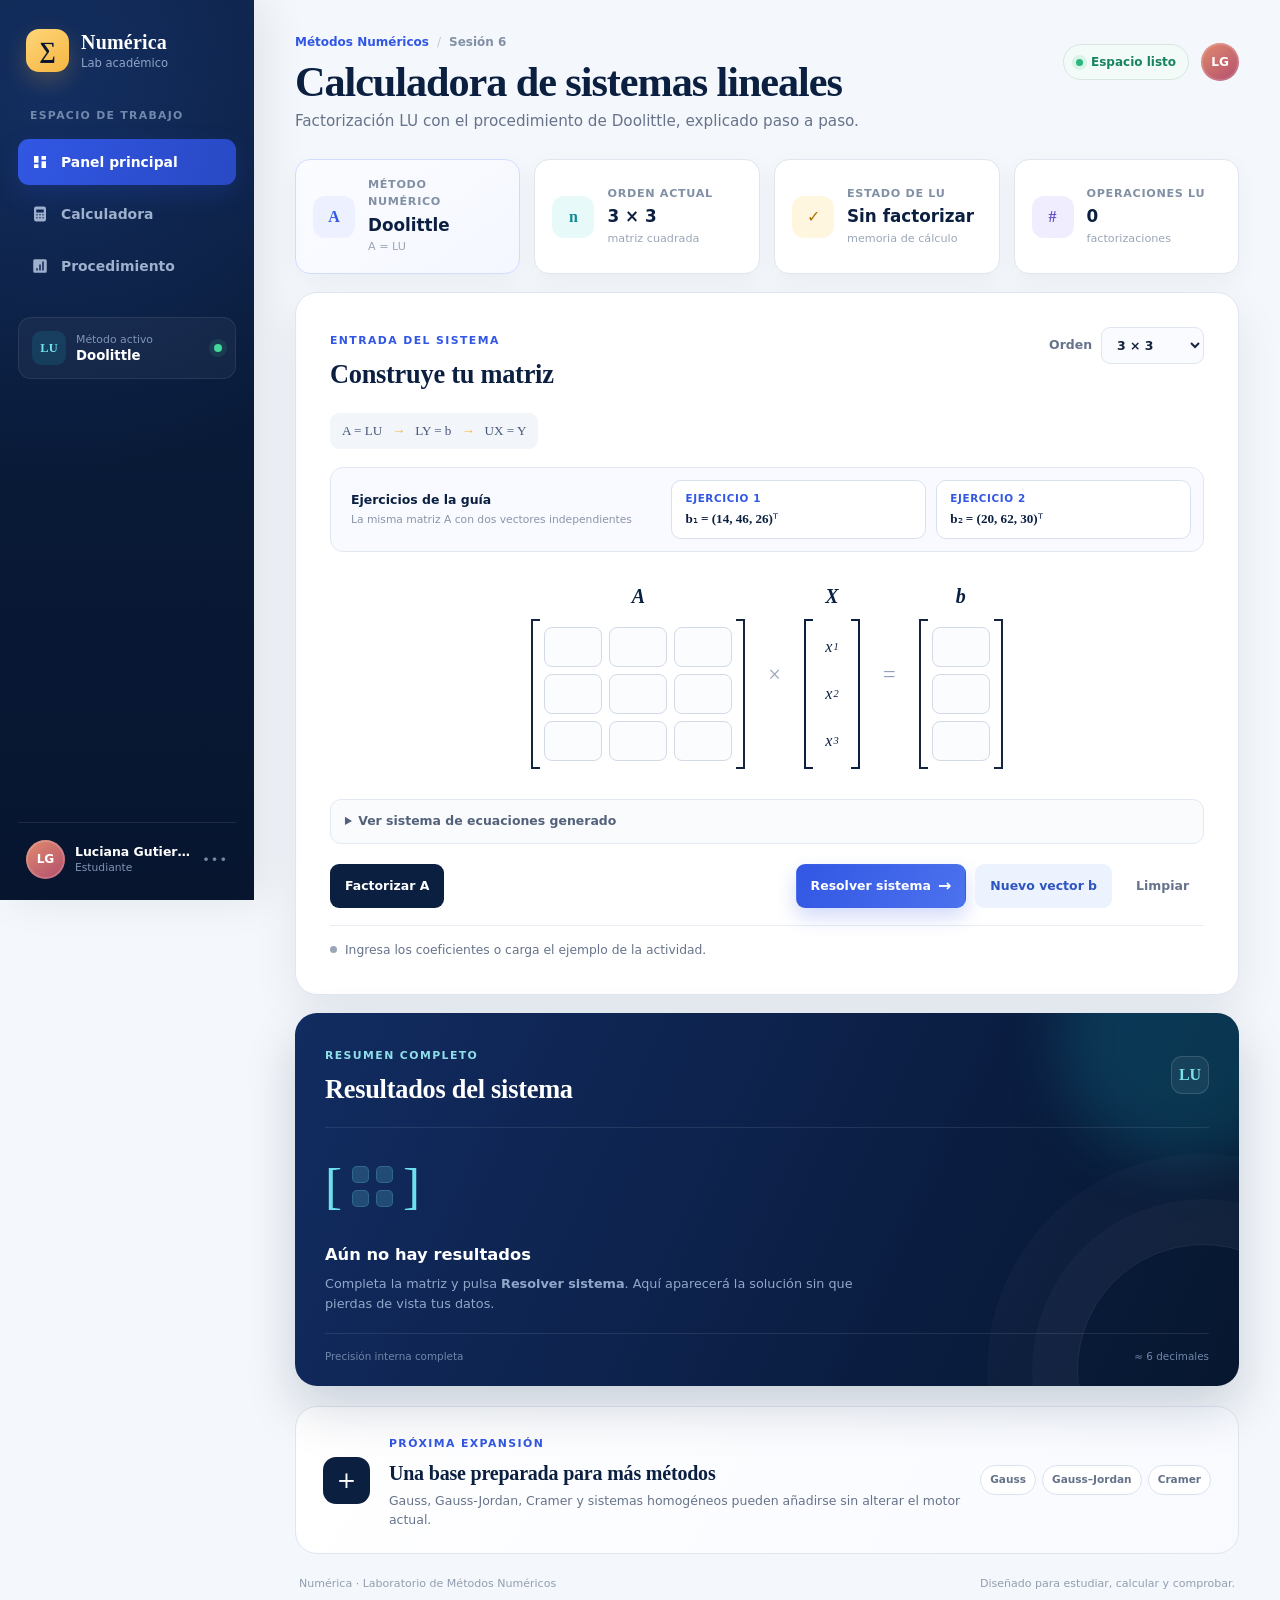
==== Calculadora_SEL_Doolittle/index.html @ 1e0a3e82 "Proyecto Sistema de Ecuaciones Lineales LU Doolittle" ====
<!doctype html>
<html lang="es">
<head>
  <meta charset="UTF-8">
  <meta name="viewport" content="width=device-width, initial-scale=1.0">
  <meta name="description" content="Dashboard educativo para resolver sistemas lineales mediante factorización LU de Doolittle.">
  <title>Numérica · Dashboard Doolittle</title>
  <link rel="icon" href="data:,">
  <link rel="stylesheet" href="css/styles.css">
</head>
<body>
  <div class="app-shell">
    <aside class="sidebar" aria-label="Navegación principal">
      <a class="sidebar-brand" href="#dashboard" aria-label="Ir al panel principal">
        <span class="brand-symbol" aria-hidden="true">∑</span>
        <span class="brand-copy"><strong>Numérica</strong><small>Lab académico</small></span>
      </a>

      <nav class="sidebar-nav">
        <span class="nav-caption">Espacio de trabajo</span>
        <a class="nav-link active" href="#dashboard">
          <svg viewBox="0 0 24 24" aria-hidden="true"><path d="M4 13h6V4H4v9Zm0 7h6v-5H4v5Zm10 0h6v-9h-6v9Zm0-16v5h6V4h-6Z"/></svg>
          <span>Panel principal</span>
        </a>
        <a class="nav-link" href="#calculator">
          <svg viewBox="0 0 24 24" aria-hidden="true"><path d="M7 2h10a3 3 0 0 1 3 3v14a3 3 0 0 1-3 3H7a3 3 0 0 1-3-3V5a3 3 0 0 1 3-3Zm0 4v4h10V6H7Zm1 8a1 1 0 1 0 0-2 1 1 0 0 0 0 2Zm4 0a1 1 0 1 0 0-2 1 1 0 0 0 0 2Zm4 0a1 1 0 1 0 0-2 1 1 0 0 0 0 2Zm-8 4a1 1 0 1 0 0-2 1 1 0 0 0 0 2Zm4 0a1 1 0 1 0 0-2 1 1 0 0 0 0 2Zm4 0a1 1 0 1 0 0-2 1 1 0 0 0 0 2Z"/></svg>
          <span>Calculadora</span>
        </a>
        <a class="nav-link" href="#results">
          <svg viewBox="0 0 24 24" aria-hidden="true"><path d="M5 3h14a2 2 0 0 1 2 2v14a2 2 0 0 1-2 2H5a2 2 0 0 1-2-2V5a2 2 0 0 1 2-2Zm2 12v3h2v-3H7Zm4-5v8h2v-8h-2Zm4-4v12h2V6h-2Z"/></svg>
          <span>Procedimiento</span>
        </a>
      </nav>

      <div class="method-mini-card">
        <div class="method-mini-icon">LU</div>
        <div><small>Método activo</small><strong>Doolittle</strong></div>
        <span class="pulse-dot" aria-label="Disponible"></span>
      </div>

      <div class="sidebar-profile">
        <div class="avatar">LG</div>
        <div class="profile-copy"><strong>Luciana Gutierrez</strong><small>Estudiante</small></div>
        <span class="profile-more" aria-hidden="true">•••</span>
      </div>
    </aside>

    <main class="main-content" id="dashboard">
      <header class="dashboard-header">
        <div>
          <div class="breadcrumb"><span>Métodos Numéricos</span><b>/</b><span>Sesión 6</span></div>
          <h1>Calculadora de sistemas lineales</h1>
          <p>Factorización LU con el procedimiento de Doolittle, explicado paso a paso.</p>
        </div>
        <div class="header-actions">
          <span class="live-badge"><i></i> Espacio listo</span>
          <div class="header-avatar">LG</div>
        </div>
      </header>

      <section class="metric-grid" aria-label="Resumen del método">
        <article class="metric-card metric-featured"><div class="metric-icon">A</div><div><span>Método numérico</span><strong>Doolittle</strong><small>A = LU</small></div></article>
        <article class="metric-card"><div class="metric-icon cyan">n</div><div><span>Orden actual</span><strong id="current-order">3 × 3</strong><small>matriz cuadrada</small></div></article>
        <article class="metric-card"><div class="metric-icon amber">✓</div><div><span>Estado de LU</span><strong id="matrix-state">Sin factorizar</strong><small>memoria de cálculo</small></div></article>
        <article class="metric-card"><div class="metric-icon violet">#</div><div><span>Operaciones LU</span><strong id="factorization-count" data-testid="factorization-count">0</strong><small>factorizaciones</small></div></article>
      </section>

      <section class="workspace-grid" id="calculator">
        <article class="calculator-card panel-card">
          <div class="panel-heading">
            <div><span class="section-label">Entrada del sistema</span><h2>Construye tu matriz</h2></div>
            <label class="order-control" for="system-order"><span>Orden</span><select id="system-order" data-testid="system-order"><option value="2">2 × 2</option><option value="3" selected>3 × 3</option><option value="4">4 × 4</option><option value="5">5 × 5</option></select></label>
          </div>

          <div class="formula-ribbon" aria-label="Flujo del método"><span>A = LU</span><b>→</b><span>LY = b</span><b>→</b><span>UX = Y</span></div>

          <div class="exercise-presets" aria-label="Ejercicios de la tarea">
            <div class="preset-copy"><span>Ejercicios de la guía</span><small>La misma matriz A con dos vectores independientes</small></div>
            <button id="load-example" class="exercise-button" type="button" data-testid="load-example"><span>Ejercicio 1</span><strong>b₁ = (14, 46, 26)ᵀ</strong></button>
            <button id="load-second" class="exercise-button" type="button" data-testid="load-second"><span>Ejercicio 2</span><strong>b₂ = (20, 62, 30)ᵀ</strong></button>
          </div>

          <div class="input-equation" aria-label="Entrada matricial A por X igual a b">
            <div class="input-block"><span class="math-label">A</span><div id="matrix-inputs" class="matrix-inputs" data-testid="matrix-inputs"></div></div>
            <span class="equation-symbol">×</span>
            <div class="symbolic-vector" aria-label="Vector de incógnitas X"><span class="math-label">X</span><div id="unknown-vector" class="unknown-vector"></div></div>
            <span class="equation-symbol">=</span>
            <div class="input-block"><span class="math-label">b</span><div id="vector-inputs" class="vector-inputs" data-testid="vector-inputs"></div></div>
          </div>

          <details class="equation-details"><summary>Ver sistema de ecuaciones generado</summary><div id="equation-preview" class="equation-preview" aria-live="polite"></div></details>

          <div class="actions" aria-label="Acciones de la calculadora">
            <button id="factorize" class="button button-secondary" type="button" data-testid="factorize">Factorizar A</button>
            <button id="solve" class="button button-primary" type="button" data-testid="solve">Resolver sistema <span>→</span></button>
            <button id="new-vector" class="button button-soft" type="button" data-testid="new-vector">Nuevo vector b</button>
            <button id="clear" class="button button-text" type="button" data-testid="clear">Limpiar</button>
          </div>
          <div id="status" class="status status-neutral" role="status" aria-live="polite">Ingresa los coeficientes o carga el ejemplo de la actividad.</div>
        </article>

        <section class="quick-result-card" aria-labelledby="quick-result-title">
          <div class="result-glow" aria-hidden="true"></div>
          <div class="quick-result-heading"><div><span class="section-label light">Resumen completo</span><h2 id="quick-result-title">Resultados del sistema</h2></div><span class="result-chip">LU</span></div>
          <div id="quick-result" class="quick-result" data-testid="quick-result">
            <div class="empty-result-art" aria-hidden="true"><span>[</span><div><i></i><i></i><i></i><i></i></div><span>]</span></div>
            <h3>Aún no hay resultados</h3>
            <p>Completa la matriz y pulsa <strong>Resolver sistema</strong>. Aquí aparecerá la solución sin que pierdas de vista tus datos.</p>
          </div>
          <div class="quick-footer"><span>Precisión interna completa</span><span>≈ 6 decimales</span></div>
        </section>
      </section>

      <section id="results" class="results panel-card" aria-labelledby="results-title" hidden>
        <div class="results-header"><div><span class="section-label">Cuaderno de resolución</span><h2 id="results-title">Desarrollo analítico</h2><p>El origen de cada número, desde la factorización hasta la comprobación final.</p></div><div class="results-badge"><span>7</span> etapas verificadas</div></div>
        <div id="result-content"></div>
      </section>

      <section class="future-card"><div class="future-mark">+</div><div><span class="section-label">Próxima expansión</span><h2>Una base preparada para más métodos</h2><p>Gauss, Gauss-Jordan, Cramer y sistemas homogéneos pueden añadirse sin alterar el motor actual.</p></div><div class="future-tags"><span>Gauss</span><span>Gauss–Jordan</span><span>Cramer</span></div></section>
      <footer class="dashboard-footer"><span>Numérica · Laboratorio de Métodos Numéricos</span><span>Diseñado para estudiar, calcular y comprobar.</span></footer>
    </main>
  </div>
  <script type="module" src="js/app.js"></script>
</body>
</html>
---- Calculadora_SEL_Doolittle/css/styles.css ----
:root {
  --navy-950:#07152f;--navy-900:#0b1f40;--navy-800:#12305b;--ink:#17243d;--muted:#66738a;
  --canvas:#f4f7fb;--paper:#fff;--line:#dfe6f0;--blue:#3157e4;--blue-dark:#203eb1;
  --cyan:#15b8c8;--amber:#f5b642;--violet:#7b61e8;--success:#17845e;--danger:#bf4148;--warning:#ad710b;
  --radius-lg:22px;--radius-md:15px;--shadow:0 18px 45px rgba(19,40,78,.08);
  font-family:Inter,ui-sans-serif,system-ui,-apple-system,BlinkMacSystemFont,"Segoe UI",sans-serif;color:var(--ink);background:var(--canvas);font-synthesis:none
}
*{box-sizing:border-box}html{scroll-behavior:smooth}body{margin:0;min-width:320px;background:var(--canvas);line-height:1.5}button,input,select{font:inherit}button{color:inherit}h1,h2,h3,p{margin-top:0}a{color:inherit}.app-shell{min-height:100vh}

.sidebar{position:fixed;inset:0 auto 0 0;z-index:20;display:flex;flex-direction:column;width:254px;padding:25px 18px 18px;color:#dce7fb;background:radial-gradient(circle at 20% 10%,rgba(50,104,218,.22),transparent 24rem),linear-gradient(180deg,var(--navy-900),var(--navy-950));box-shadow:12px 0 40px rgba(7,21,47,.08)}
.sidebar::after{content:"";position:absolute;inset:0;pointer-events:none;opacity:.14;background-image:radial-gradient(rgba(255,255,255,.55) .7px,transparent .7px);background-size:18px 18px;mask-image:linear-gradient(to bottom,#000,transparent 65%)}.sidebar>*{position:relative;z-index:1}
.sidebar-brand{display:flex;align-items:center;gap:12px;padding:4px 8px 28px;color:#fff;text-decoration:none}.brand-symbol{display:grid;place-items:center;width:43px;height:43px;border-radius:13px;color:var(--navy-950);background:linear-gradient(145deg,#ffd579,var(--amber));box-shadow:0 9px 22px rgba(245,182,66,.22);font-family:Georgia,serif;font-size:1.45rem;font-weight:800}.brand-copy{display:grid;line-height:1.2}.brand-copy strong{font-family:Georgia,serif;font-size:1.25rem;letter-spacing:.01em}.brand-copy small{margin-top:3px;color:#8fa4c7;font-size:.72rem}
.sidebar-nav{display:grid;gap:6px}.nav-caption{margin:8px 12px 9px;color:#7188ad;font-size:.68rem;font-weight:800;letter-spacing:.12em;text-transform:uppercase}.nav-link{display:flex;align-items:center;gap:12px;min-height:46px;padding:0 13px;border-radius:11px;color:#9eb0cd;text-decoration:none;font-size:.87rem;font-weight:680;transition:.18s ease}.nav-link svg{width:18px;height:18px;fill:currentColor}.nav-link:hover{color:#fff;background:rgba(255,255,255,.065)}.nav-link.active{color:#fff;background:linear-gradient(110deg,#3157e4,#2949c4);box-shadow:0 9px 24px rgba(40,75,194,.24)}
.method-mini-card{display:flex;align-items:center;gap:10px;margin-top:28px;padding:13px;border:1px solid rgba(255,255,255,.08);border-radius:13px;background:rgba(255,255,255,.045)}.method-mini-icon{display:grid;place-items:center;width:34px;height:34px;border-radius:9px;color:#73e4ee;background:rgba(21,184,200,.14);font-family:Georgia,serif;font-size:.78rem;font-weight:800}.method-mini-card div:nth-child(2){display:grid;line-height:1.3}.method-mini-card small{color:#7f94b5;font-size:.68rem}.method-mini-card strong{color:#fff;font-size:.83rem}.pulse-dot{width:8px;height:8px;margin-left:auto;border-radius:50%;background:#45d69b;box-shadow:0 0 0 5px rgba(69,214,155,.11)}
.sidebar-profile{display:flex;align-items:center;gap:10px;margin-top:auto;padding:17px 8px 3px;border-top:1px solid rgba(255,255,255,.09)}.avatar,.header-avatar{display:grid;place-items:center;flex:0 0 auto;border-radius:50%;color:#fff;background:linear-gradient(145deg,#e18b6f,#b24e6d);font-size:.76rem;font-weight:850;box-shadow:inset 0 0 0 2px rgba(255,255,255,.15)}.avatar{width:39px;height:39px}.profile-copy{display:grid;min-width:0;line-height:1.3}.profile-copy strong{overflow:hidden;color:#fff;font-size:.78rem;text-overflow:ellipsis;white-space:nowrap}.profile-copy small{color:#7f94b5;font-size:.67rem}.profile-more{margin-left:auto;color:#7387a8;font-size:.8rem;letter-spacing:.08em}

.main-content{min-height:100vh;margin-left:254px;padding:33px clamp(24px,3.2vw,52px) 30px}.dashboard-header{display:flex;align-items:flex-start;justify-content:space-between;gap:28px;margin-bottom:26px}.breadcrumb{display:flex;align-items:center;gap:8px;margin-bottom:8px;color:#8290a6;font-size:.75rem;font-weight:650}.breadcrumb span:first-child{color:var(--blue)}.breadcrumb b{color:#c0c9d7;font-weight:500}.dashboard-header h1{margin-bottom:5px;color:var(--navy-900);font-family:Georgia,"Times New Roman",serif;font-size:clamp(2rem,3.3vw,2.75rem);font-weight:600;line-height:1.1;letter-spacing:-.025em}.dashboard-header p{margin-bottom:0;color:var(--muted);font-size:.95rem}.header-actions{display:flex;align-items:center;gap:12px;padding-top:10px}.live-badge{display:inline-flex;align-items:center;gap:8px;padding:8px 12px;border:1px solid #d8e6e0;border-radius:999px;color:var(--success);background:#f2fbf7;font-size:.75rem;font-weight:750}.live-badge i{width:7px;height:7px;border-radius:50%;background:#28b77f;box-shadow:0 0 0 4px rgba(40,183,127,.12)}.header-avatar{width:38px;height:38px}
.metric-grid{display:grid;grid-template-columns:repeat(4,minmax(0,1fr));gap:14px;margin-bottom:18px}.metric-card{display:flex;align-items:center;gap:13px;min-height:101px;padding:17px;border:1px solid var(--line);border-radius:var(--radius-md);background:var(--paper);box-shadow:0 8px 25px rgba(27,46,82,.045)}.metric-card>div:last-child{display:grid;min-width:0}.metric-card span{color:#8290a5;font-size:.7rem;font-weight:750;text-transform:uppercase;letter-spacing:.06em}.metric-card strong{overflow:hidden;margin:2px 0 1px;color:var(--navy-900);font-size:1.05rem;text-overflow:ellipsis;white-space:nowrap}.metric-card small{color:#9aa6b8;font-size:.7rem}.metric-icon{display:grid;place-items:center;flex:0 0 auto;width:42px;height:42px;border-radius:12px;color:var(--blue);background:#edf1ff;font-family:Georgia,serif;font-size:1rem;font-weight:800}.metric-icon.cyan{color:#0d8c98;background:#e8f9fa}.metric-icon.amber{color:#ad710b;background:#fff6df}.metric-icon.violet{color:#6a50cb;background:#f0edff}.metric-featured{border-color:#d2dcff;background:linear-gradient(145deg,#fbfcff,#f4f7ff)}

.workspace-grid{display:grid;grid-template-columns:minmax(0,1fr);gap:18px;align-items:stretch}.panel-card{border:1px solid var(--line);border-radius:var(--radius-lg);background:var(--paper);box-shadow:var(--shadow)}.calculator-card{min-width:0;padding:clamp(22px,2.7vw,34px)}.panel-heading,.quick-result-heading,.results-header{display:flex;align-items:flex-start;justify-content:space-between;gap:22px}.section-label{color:var(--blue);font-size:.68rem;font-weight:850;letter-spacing:.13em;text-transform:uppercase}.section-label.light{color:#8edee8}h2{margin:4px 0 0;color:var(--navy-900);font-family:Georgia,"Times New Roman",serif;font-size:1.65rem;font-weight:600;letter-spacing:-.01em}.order-control{display:flex;align-items:center;gap:9px;color:var(--muted);font-size:.78rem;font-weight:760}select{padding:9px 33px 9px 11px;border:1px solid var(--line);border-radius:9px;color:var(--ink);background:#f9fbfe;cursor:pointer}select:focus,input:focus{outline:none;border-color:var(--blue);box-shadow:0 0 0 3px rgba(49,87,228,.11)}
.formula-ribbon{display:flex;align-items:center;gap:10px;width:max-content;margin:19px 0 5px;padding:8px 12px;border-radius:9px;color:#45577a;background:#f2f5fa;font-family:Georgia,serif;font-size:.82rem}.formula-ribbon b{color:var(--amber)}.input-equation{display:flex;align-items:center;justify-content:center;gap:clamp(10px,1.8vw,25px);min-height:245px;padding:24px 12px;overflow-x:auto}.input-block,.symbolic-vector{display:grid;justify-items:center;gap:8px}.math-label{color:var(--navy-900);font-family:Georgia,serif;font-size:1.25rem;font-style:italic;font-weight:700}.matrix-inputs,.vector-inputs,.unknown-vector,.matrix-grid{position:relative;display:grid;gap:7px;padding:8px 13px}.matrix-inputs::before,.vector-inputs::before,.unknown-vector::before,.matrix-grid::before,.matrix-inputs::after,.vector-inputs::after,.unknown-vector::after,.matrix-grid::after{content:"";position:absolute;inset-block:0;width:7px;border-block:2px solid currentColor}.matrix-inputs::before,.vector-inputs::before,.unknown-vector::before,.matrix-grid::before{left:0;border-left:2px solid currentColor}.matrix-inputs::after,.vector-inputs::after,.unknown-vector::after,.matrix-grid::after{right:0;border-right:2px solid currentColor}.coefficient-input,.vector-input{width:58px;height:40px;padding:6px 4px;border:1px solid #d2dae8;border-radius:8px;color:var(--ink);background:#fbfcfe;text-align:center;transition:.16s ease}.coefficient-input:hover,.vector-input:hover{border-color:#aab8cf;background:#fff}.coefficient-input:disabled{color:#69758a;background:#e9eef5;cursor:not-allowed}.unknown-vector{color:var(--navy-900);font-family:Georgia,serif;font-style:italic}.unknown-vector span{display:flex;align-items:center;justify-content:center;gap:1px;width:30px;height:40px;white-space:nowrap}.unknown-vector sub{font-size:.65em}.equation-symbol{color:#91a0b7;font-family:Georgia,serif;font-size:1.4rem}
.exercise-presets{display:grid;grid-template-columns:minmax(180px,1fr) minmax(190px,.8fr) minmax(190px,.8fr);gap:10px;margin-top:18px;padding:12px;border:1px solid #e1e7f1;border-radius:13px;background:#f8faff}.preset-copy{display:grid;align-content:center;padding:0 8px}.preset-copy span{color:var(--navy-900);font-size:.78rem;font-weight:820}.preset-copy small{margin-top:2px;color:#8995a8;font-size:.67rem}.exercise-button{display:grid;gap:2px;padding:10px 13px;border:1px solid #d8e1ee;border-radius:10px;color:#53617a;background:#fff;text-align:left;cursor:pointer;transition:.16s ease}.exercise-button:hover{border-color:#aebfe2;transform:translateY(-1px)}.exercise-button span{color:var(--blue);font-size:.65rem;font-weight:850;letter-spacing:.06em;text-transform:uppercase}.exercise-button strong{color:var(--navy-900);font-family:"Cambria Math",Georgia,serif;font-size:.82rem}.exercise-button.is-active{border-color:#6f8cf0;background:#edf2ff;box-shadow:0 0 0 3px rgba(49,87,228,.09)}.exercise-button.is-active::after{content:"Seleccionado";margin-top:3px;color:var(--success);font-family:Inter,sans-serif;font-size:.61rem;font-weight:800}
.equation-details{margin:2px 0 20px;border:1px solid #e3e9f2;border-radius:11px;background:#fafbfd}.equation-details summary{padding:12px 14px;color:#53617a;font-size:.78rem;font-weight:760;cursor:pointer}.equation-preview{display:grid;gap:5px;padding:0 15px 14px;color:#40506c;font-family:Georgia,serif;font-size:.9rem}.actions{display:flex;flex-wrap:wrap;gap:9px}.button{display:inline-flex;align-items:center;justify-content:center;gap:7px;min-height:42px;padding:9px 14px;border:1px solid transparent;border-radius:9px;font-size:.78rem;font-weight:790;cursor:pointer;transition:transform .16s,box-shadow .16s,background .16s}.button:hover{transform:translateY(-1px)}.button:focus-visible{outline:3px solid rgba(49,87,228,.2);outline-offset:2px}.button svg{width:16px;height:16px;fill:none;stroke:currentColor;stroke-width:1.8;stroke-linecap:round;stroke-linejoin:round}.button-primary{margin-left:auto;color:#fff;background:linear-gradient(120deg,var(--blue),#4d72ee);box-shadow:0 9px 19px rgba(49,87,228,.22)}.button-primary:hover{background:linear-gradient(120deg,var(--blue-dark),var(--blue))}.button-primary span{font-size:1rem}.button-secondary{color:#fff;background:var(--navy-900)}.button-ghost{color:var(--navy-800);border-color:#cfd9e8;background:#fff}.button-soft{color:#2e55bf;background:#edf2ff}.button-text{color:var(--muted);background:transparent}.status{display:flex;align-items:flex-start;gap:8px;margin-top:17px;padding-top:15px;border-top:1px solid #e8edf4;color:var(--muted);font-size:.77rem}.status::before{content:"";flex:0 0 auto;width:7px;height:7px;margin-top:.38em;border-radius:50%;background:#9ba7b8}.status-success{color:var(--success)}.status-success::before{background:var(--success)}.status-warning{color:var(--warning)}.status-warning::before{background:var(--warning)}.status-error{color:var(--danger)}.status-error::before{background:var(--danger)}

.quick-result-card{position:relative;overflow:hidden;min-height:0;padding:29px 30px 22px;border-radius:var(--radius-lg);color:#fff;background:linear-gradient(115deg,#122c61 0%,#0b1e43 62%,#07172f 100%);box-shadow:0 22px 50px rgba(11,31,64,.18)}.quick-result-card::after{content:"";position:absolute;right:-90px;bottom:-110px;width:250px;height:250px;border:1px solid rgba(255,255,255,.09);border-radius:50%;box-shadow:0 0 0 45px rgba(255,255,255,.025),0 0 0 90px rgba(255,255,255,.018)}.result-glow{position:absolute;top:-100px;right:-70px;width:250px;height:250px;border-radius:50%;background:rgba(21,184,200,.18);filter:blur(28px)}.quick-result-card>:not(.result-glow){position:relative;z-index:1}.quick-result-heading{align-items:center;padding-bottom:18px;border-bottom:1px solid rgba(255,255,255,.09)}.quick-result-heading h2{color:#fff}.result-chip{display:grid;place-items:center;width:38px;height:38px;border:1px solid rgba(255,255,255,.13);border-radius:11px;color:#79e1ea;background:rgba(255,255,255,.06);font-family:Georgia,serif;font-weight:800}.quick-result{min-height:0;padding:20px 0}.quick-result h3{margin:18px 0 7px;font-size:1.02rem}.quick-result>p{max-width:560px;margin:0;color:#91a7c9;font-size:.8rem}.empty-result-art{display:flex;align-items:center;gap:10px;color:#6de0eb;font-family:Georgia,serif;font-size:3.2rem;font-weight:200}.empty-result-art div{display:grid;grid-template-columns:repeat(2,17px);gap:7px}.empty-result-art i{width:17px;height:17px;border-radius:5px;background:rgba(109,224,235,.18);box-shadow:inset 0 0 0 1px rgba(109,224,235,.18)}.quick-footer{display:flex;justify-content:space-between;gap:12px;padding-top:15px;border-top:1px solid rgba(255,255,255,.09);color:#7087aa;font-size:.65rem}.quick-matrix-row{display:grid;grid-template-columns:minmax(120px,.75fr) minmax(120px,.75fr) minmax(220px,1.4fr) minmax(220px,1.4fr);gap:12px;margin-top:16px}.quick-matrix-row.factorization-row{grid-template-columns:repeat(2,minmax(0,1fr))}.quick-math-card{min-width:0;padding:15px 14px;border:1px solid rgba(255,255,255,.09);border-radius:12px;background:rgba(255,255,255,.055)}.quick-math-card.primary{border-color:rgba(109,224,235,.25);background:linear-gradient(120deg,rgba(21,184,200,.14),rgba(49,87,228,.15))}.quick-math-card .math-card-title{color:#8da3c6}.quick-math-card.primary .math-card-title{color:#78dfe9}.quick-math-card .matrix-grid{color:#fff;font-size:.9rem}.quick-solution-title{margin:2px 0;color:#fff;font-family:Georgia,serif;font-size:1.25rem}.quick-solution-caption{color:#8fa5c6;font-size:.74rem}.quick-checks{display:flex;flex-wrap:wrap;gap:9px 22px;margin-top:16px}.quick-check{display:flex;align-items:center;gap:7px;color:#8de3bd;font-size:.76rem;font-weight:700}.quick-check::before{content:"✓";display:grid;place-items:center;width:18px;height:18px;border-radius:50%;color:#082b20;background:#58d69b;font-size:.66rem}
.quick-detail-link{display:flex;align-items:center;justify-content:space-between;margin-top:16px;padding:11px 13px;border:1px solid rgba(255,255,255,.1);border-radius:10px;color:#dce8fb;background:rgba(255,255,255,.045);font-size:.72rem;font-weight:750;text-decoration:none}.quick-detail-link:hover{border-color:rgba(109,224,235,.28);background:rgba(109,224,235,.08)}.quick-detail-link span{color:#6de0eb;font-size:.9rem}

.results{margin-top:20px;padding:clamp(24px,3vw,38px)}.results-header{align-items:center;margin-bottom:8px;padding-bottom:24px;border-bottom:1px solid var(--line)}.results-header p{margin:6px 0 0;color:var(--muted);font-size:.82rem}.results-badge{display:flex;align-items:center;gap:9px;padding:9px 12px;border-radius:10px;color:#596882;background:#f3f6fb;font-size:.73rem;font-weight:750}.results-badge span{display:grid;place-items:center;width:23px;height:23px;border-radius:7px;color:#fff;background:var(--blue)}.procedure-section{display:grid;grid-template-columns:52px minmax(0,1fr);gap:19px;padding:27px 0;border-top:1px solid var(--line)}.procedure-section:first-child{border-top:0}.section-number{display:grid;place-items:center;width:40px;height:40px;border-radius:12px;color:var(--blue);background:#edf1ff;font-weight:850}.procedure-body h3{margin-bottom:4px;color:var(--navy-900);font-size:1.02rem}.procedure-intro{margin-bottom:16px;color:var(--muted);font-size:.8rem}.math-row,.matrix-pair,.verification-grid,.solution-grid{display:flex;flex-wrap:wrap;align-items:flex-start;gap:13px}.math-card,.verification-card,.solution-card{padding:16px;border:1px solid var(--line);border-radius:12px;background:#fafbfd}.math-card-title{margin-bottom:10px;color:#748198;font-size:.65rem;font-weight:850;letter-spacing:.09em;text-transform:uppercase}.matrix-grid{width:max-content;grid-auto-rows:25px;gap:3px 12px;color:var(--navy-900);font-family:"Cambria Math",Georgia,serif}.matrix-cell{min-width:38px;text-align:center}.step-list{display:grid;gap:7px;margin-top:14px}.calculation-step{padding:10px 13px;border-left:3px solid #a9bde8;border-radius:0 8px 8px 0;color:#3b4b66;background:#f7f9fc;font-family:"Cambria Math",Georgia,serif;font-size:.83rem;overflow-wrap:anywhere}.calculation-step strong{color:var(--navy-900)}.reuse-note{margin-bottom:15px;padding:12px 14px;border-radius:9px;color:var(--success);background:#e9f8f1;font-size:.8rem;font-weight:720}.solution-card{min-width:175px;border-color:#bfd0f6;background:linear-gradient(145deg,#f5f8ff,#fff)}.verification-card{flex:1 1 250px}.verification-status{display:inline-flex;align-items:center;gap:7px;margin-top:10px;color:var(--success);font-size:.78rem;font-weight:800}.verification-status::before{content:"✓";display:grid;place-items:center;width:20px;height:20px;border-radius:50%;color:#fff;background:var(--success);font-size:.68rem}.verification-status.fail{color:var(--danger)}.verification-status.fail::before{content:"!";background:var(--danger)}
.future-card{display:grid;grid-template-columns:auto 1fr auto;align-items:center;gap:19px;margin-top:20px;padding:23px 27px;border:1px solid var(--line);border-radius:var(--radius-lg);background:linear-gradient(120deg,#fff,#f8faff)}.future-mark{display:grid;place-items:center;width:47px;height:47px;border-radius:13px;color:#fff;background:var(--navy-900);font-size:1.45rem}.future-card h2{font-size:1.25rem}.future-card p{margin:4px 0 0;color:var(--muted);font-size:.78rem}.future-tags{display:flex;flex-wrap:wrap;justify-content:flex-end;gap:6px}.future-tags span{padding:6px 9px;border:1px solid #dbe3f0;border-radius:999px;color:#65728a;background:#fff;font-size:.66rem;font-weight:700}.dashboard-footer{display:flex;justify-content:space-between;gap:20px;padding:22px 4px 2px;color:#929eb0;font-size:.69rem}
@media(max-width:1180px){.metric-grid{grid-template-columns:repeat(2,minmax(0,1fr))}.quick-matrix-row{grid-template-columns:repeat(2,minmax(0,1fr))}}
@media(max-width:860px){.sidebar{position:relative;width:100%;min-height:auto;padding:15px 18px;flex-direction:row;align-items:center;gap:15px}.sidebar::after,.method-mini-card,.nav-caption,.sidebar-profile .profile-copy,.profile-more{display:none}.sidebar-brand{padding:0}.sidebar-nav{display:flex;margin-left:auto}.nav-link{min-height:40px;padding:0 11px}.nav-link span{display:none}.sidebar-profile{margin:0;padding:0;border:0}.main-content{margin-left:0;padding:25px 18px}}
@media(max-width:620px){.brand-copy small,.header-actions{display:none}.dashboard-header{margin-bottom:20px}.metric-grid{grid-template-columns:1fr 1fr;gap:9px}.metric-card{min-height:88px;padding:12px}.metric-icon{width:36px;height:36px}.metric-card span{font-size:.58rem}.metric-card strong{font-size:.85rem}.metric-card small{display:none}.calculator-card,.quick-result-card,.results{padding:20px 15px;border-radius:17px}.panel-heading,.results-header{flex-direction:column}.order-control{width:100%;justify-content:space-between}.exercise-presets{grid-template-columns:1fr}.preset-copy{padding:3px 2px 6px}.input-equation{justify-content:flex-start;min-height:225px}.button-primary{margin-left:0}.actions .button{flex:1 1 auto}.quick-matrix-row,.quick-matrix-row.factorization-row{grid-template-columns:1fr}.procedure-section{grid-template-columns:1fr;gap:8px}.future-card{grid-template-columns:auto 1fr;padding:20px 16px}.future-tags{display:none}.dashboard-footer{flex-direction:column;gap:4px}}
@media(prefers-reduced-motion:reduce){html{scroll-behavior:auto}*,*::before,*::after{transition-duration:.01ms!important}}
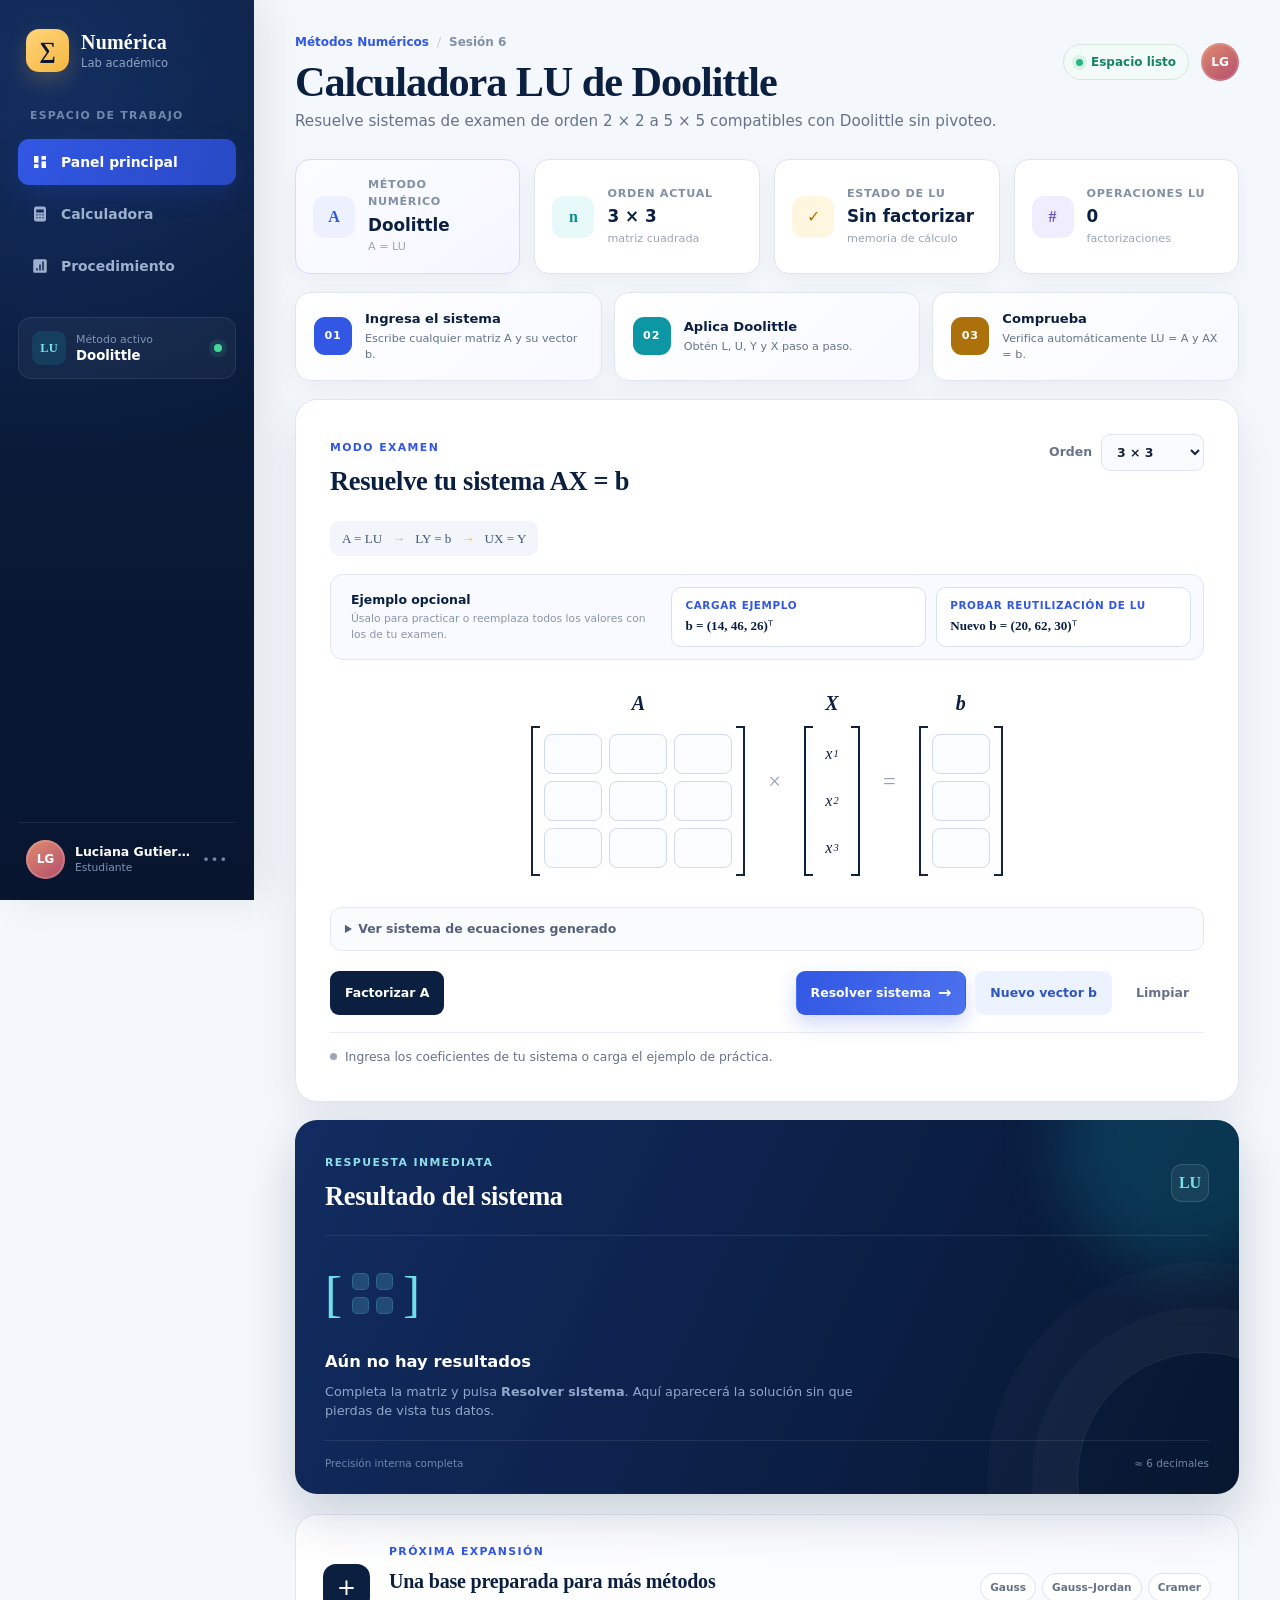
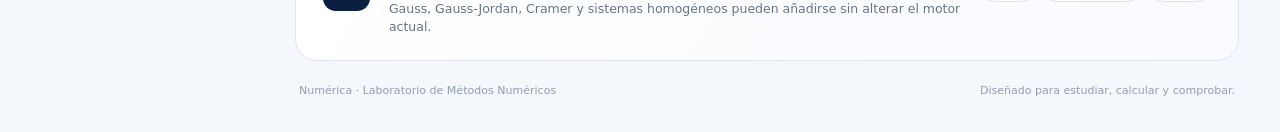
==== commit cc404b32: "Mejora interfaz y reutilizacion de factorizacion LU" ====
--- a/Calculadora_SEL_Doolittle/index.html
+++ b/Calculadora_SEL_Doolittle/index.html
@@ -5,7 +5,7 @@
   <meta name="viewport" content="width=device-width, initial-scale=1.0">
   <meta name="description" content="Dashboard educativo para resolver sistemas lineales mediante factorización LU de Doolittle.">
   <title>Numérica · Dashboard Doolittle</title>
-  <link rel="icon" href="data:,">
+  <link rel="icon" href="data:image/svg+xml,%3Csvg xmlns='http://www.w3.org/2000/svg' viewBox='0 0 64 64'%3E%3Crect width='64' height='64' rx='16' fill='%230b1f44'/%3E%3Cpath d='M43 16H20l14 16-14 16h23' fill='none' stroke='%23ffc857' stroke-width='7' stroke-linecap='round' stroke-linejoin='round'/%3E%3C/svg%3E">
   <link rel="stylesheet" href="css/styles.css">
 </head>
 <body>
@@ -49,8 +49,8 @@
       <header class="dashboard-header">
         <div>
           <div class="breadcrumb"><span>Métodos Numéricos</span><b>/</b><span>Sesión 6</span></div>
-          <h1>Calculadora de sistemas lineales</h1>
-          <p>Factorización LU con el procedimiento de Doolittle, explicado paso a paso.</p>
+          <h1>Calculadora LU de Doolittle</h1>
+          <p>Resuelve sistemas de examen de orden 2 × 2 a 5 × 5 compatibles con Doolittle sin pivoteo.</p>
         </div>
         <div class="header-actions">
           <span class="live-badge"><i></i> Espacio listo</span>
@@ -65,19 +65,25 @@
         <article class="metric-card"><div class="metric-icon violet">#</div><div><span>Operaciones LU</span><strong id="factorization-count" data-testid="factorization-count">0</strong><small>factorizaciones</small></div></article>
       </section>
 
+      <section class="exam-guide" aria-label="Flujo de resolución para examen">
+        <article class="exam-step"><span>01</span><div><strong>Ingresa el sistema</strong><small>Escribe cualquier matriz A y su vector b.</small></div></article>
+        <article class="exam-step"><span>02</span><div><strong>Aplica Doolittle</strong><small>Obtén L, U, Y y X paso a paso.</small></div></article>
+        <article class="exam-step"><span>03</span><div><strong>Comprueba</strong><small>Verifica automáticamente LU = A y AX = b.</small></div></article>
+      </section>
+
       <section class="workspace-grid" id="calculator">
         <article class="calculator-card panel-card">
           <div class="panel-heading">
-            <div><span class="section-label">Entrada del sistema</span><h2>Construye tu matriz</h2></div>
+            <div><span class="section-label">Modo examen</span><h2>Resuelve tu sistema AX = b</h2></div>
             <label class="order-control" for="system-order"><span>Orden</span><select id="system-order" data-testid="system-order"><option value="2">2 × 2</option><option value="3" selected>3 × 3</option><option value="4">4 × 4</option><option value="5">5 × 5</option></select></label>
           </div>
 
           <div class="formula-ribbon" aria-label="Flujo del método"><span>A = LU</span><b>→</b><span>LY = b</span><b>→</b><span>UX = Y</span></div>
 
-          <div class="exercise-presets" aria-label="Ejercicios de la tarea">
-            <div class="preset-copy"><span>Ejercicios de la guía</span><small>La misma matriz A con dos vectores independientes</small></div>
-            <button id="load-example" class="exercise-button" type="button" data-testid="load-example"><span>Ejercicio 1</span><strong>b₁ = (14, 46, 26)ᵀ</strong></button>
-            <button id="load-second" class="exercise-button" type="button" data-testid="load-second"><span>Ejercicio 2</span><strong>b₂ = (20, 62, 30)ᵀ</strong></button>
+          <div class="exercise-presets" aria-label="Ejemplo opcional de práctica">
+            <div class="preset-copy"><span>Ejemplo opcional</span><small>Úsalo para practicar o reemplaza todos los valores con los de tu examen.</small></div>
+            <button id="load-example" class="exercise-button" type="button" data-testid="load-example"><span>Cargar ejemplo</span><strong>b = (14, 46, 26)ᵀ</strong></button>
+            <button id="load-second" class="exercise-button" type="button" data-testid="load-second"><span>Probar reutilización de LU</span><strong>Nuevo b = (20, 62, 30)ᵀ</strong></button>
           </div>
 
           <div class="input-equation" aria-label="Entrada matricial A por X igual a b">
@@ -96,12 +102,12 @@
             <button id="new-vector" class="button button-soft" type="button" data-testid="new-vector">Nuevo vector b</button>
             <button id="clear" class="button button-text" type="button" data-testid="clear">Limpiar</button>
           </div>
-          <div id="status" class="status status-neutral" role="status" aria-live="polite">Ingresa los coeficientes o carga el ejemplo de la actividad.</div>
+          <div id="status" class="status status-neutral" role="status" aria-live="polite">Ingresa los coeficientes de tu sistema o carga el ejemplo de práctica.</div>
         </article>
 
         <section class="quick-result-card" aria-labelledby="quick-result-title">
           <div class="result-glow" aria-hidden="true"></div>
-          <div class="quick-result-heading"><div><span class="section-label light">Resumen completo</span><h2 id="quick-result-title">Resultados del sistema</h2></div><span class="result-chip">LU</span></div>
+          <div class="quick-result-heading"><div><span class="section-label light">Respuesta inmediata</span><h2 id="quick-result-title">Resultado del sistema</h2></div><span class="result-chip">LU</span></div>
           <div id="quick-result" class="quick-result" data-testid="quick-result">
             <div class="empty-result-art" aria-hidden="true"><span>[</span><div><i></i><i></i><i></i><i></i></div><span>]</span></div>
             <h3>Aún no hay resultados</h3>
@@ -112,7 +118,7 @@
       </section>
 
       <section id="results" class="results panel-card" aria-labelledby="results-title" hidden>
-        <div class="results-header"><div><span class="section-label">Cuaderno de resolución</span><h2 id="results-title">Desarrollo analítico</h2><p>El origen de cada número, desde la factorización hasta la comprobación final.</p></div><div class="results-badge"><span>7</span> etapas verificadas</div></div>
+        <div class="results-header"><div><span id="results-phase-label" class="section-label">Procedimiento completo</span><h2 id="results-title">Resolución paso a paso</h2><p id="results-description">Descomposición A = LU, sustituciones sucesivas y comprobaciones del sistema ingresado.</p></div><div class="results-badge"><span>7</span> etapas verificadas</div></div>
         <div id="result-content"></div>
       </section>
 
--- a/Calculadora_SEL_Doolittle/css/styles.css
+++ b/Calculadora_SEL_Doolittle/css/styles.css
@@ -16,6 +16,7 @@
 
 .main-content{min-height:100vh;margin-left:254px;padding:33px clamp(24px,3.2vw,52px) 30px}.dashboard-header{display:flex;align-items:flex-start;justify-content:space-between;gap:28px;margin-bottom:26px}.breadcrumb{display:flex;align-items:center;gap:8px;margin-bottom:8px;color:#8290a6;font-size:.75rem;font-weight:650}.breadcrumb span:first-child{color:var(--blue)}.breadcrumb b{color:#c0c9d7;font-weight:500}.dashboard-header h1{margin-bottom:5px;color:var(--navy-900);font-family:Georgia,"Times New Roman",serif;font-size:clamp(2rem,3.3vw,2.75rem);font-weight:600;line-height:1.1;letter-spacing:-.025em}.dashboard-header p{margin-bottom:0;color:var(--muted);font-size:.95rem}.header-actions{display:flex;align-items:center;gap:12px;padding-top:10px}.live-badge{display:inline-flex;align-items:center;gap:8px;padding:8px 12px;border:1px solid #d8e6e0;border-radius:999px;color:var(--success);background:#f2fbf7;font-size:.75rem;font-weight:750}.live-badge i{width:7px;height:7px;border-radius:50%;background:#28b77f;box-shadow:0 0 0 4px rgba(40,183,127,.12)}.header-avatar{width:38px;height:38px}
 .metric-grid{display:grid;grid-template-columns:repeat(4,minmax(0,1fr));gap:14px;margin-bottom:18px}.metric-card{display:flex;align-items:center;gap:13px;min-height:101px;padding:17px;border:1px solid var(--line);border-radius:var(--radius-md);background:var(--paper);box-shadow:0 8px 25px rgba(27,46,82,.045)}.metric-card>div:last-child{display:grid;min-width:0}.metric-card span{color:#8290a5;font-size:.7rem;font-weight:750;text-transform:uppercase;letter-spacing:.06em}.metric-card strong{overflow:hidden;margin:2px 0 1px;color:var(--navy-900);font-size:1.05rem;text-overflow:ellipsis;white-space:nowrap}.metric-card small{color:#9aa6b8;font-size:.7rem}.metric-icon{display:grid;place-items:center;flex:0 0 auto;width:42px;height:42px;border-radius:12px;color:var(--blue);background:#edf1ff;font-family:Georgia,serif;font-size:1rem;font-weight:800}.metric-icon.cyan{color:#0d8c98;background:#e8f9fa}.metric-icon.amber{color:#ad710b;background:#fff6df}.metric-icon.violet{color:#6a50cb;background:#f0edff}.metric-featured{border-color:#d2dcff;background:linear-gradient(145deg,#fbfcff,#f4f7ff)}
+.exam-guide{display:grid;grid-template-columns:repeat(3,minmax(0,1fr));gap:12px;margin-bottom:18px}.exam-step{display:flex;align-items:center;gap:13px;padding:16px 18px;border:1px solid var(--line);border-radius:var(--radius-md);background:linear-gradient(135deg,#fff,#f7f9ff);box-shadow:0 8px 25px rgba(27,46,82,.045)}.exam-step>span{display:grid;place-items:center;flex:0 0 auto;width:38px;height:38px;border-radius:11px;color:#fff;background:var(--blue);font-size:.7rem;font-weight:900;letter-spacing:.07em}.exam-step:nth-child(2)>span{background:#0d97a4}.exam-step:nth-child(3)>span{background:#ad710b}.exam-step div{display:grid;min-width:0}.exam-step strong{color:var(--navy-900);font-size:.82rem}.exam-step small{margin-top:2px;color:var(--muted);font-size:.7rem}
 
 .workspace-grid{display:grid;grid-template-columns:minmax(0,1fr);gap:18px;align-items:stretch}.panel-card{border:1px solid var(--line);border-radius:var(--radius-lg);background:var(--paper);box-shadow:var(--shadow)}.calculator-card{min-width:0;padding:clamp(22px,2.7vw,34px)}.panel-heading,.quick-result-heading,.results-header{display:flex;align-items:flex-start;justify-content:space-between;gap:22px}.section-label{color:var(--blue);font-size:.68rem;font-weight:850;letter-spacing:.13em;text-transform:uppercase}.section-label.light{color:#8edee8}h2{margin:4px 0 0;color:var(--navy-900);font-family:Georgia,"Times New Roman",serif;font-size:1.65rem;font-weight:600;letter-spacing:-.01em}.order-control{display:flex;align-items:center;gap:9px;color:var(--muted);font-size:.78rem;font-weight:760}select{padding:9px 33px 9px 11px;border:1px solid var(--line);border-radius:9px;color:var(--ink);background:#f9fbfe;cursor:pointer}select:focus,input:focus{outline:none;border-color:var(--blue);box-shadow:0 0 0 3px rgba(49,87,228,.11)}
 .formula-ribbon{display:flex;align-items:center;gap:10px;width:max-content;margin:19px 0 5px;padding:8px 12px;border-radius:9px;color:#45577a;background:#f2f5fa;font-family:Georgia,serif;font-size:.82rem}.formula-ribbon b{color:var(--amber)}.input-equation{display:flex;align-items:center;justify-content:center;gap:clamp(10px,1.8vw,25px);min-height:245px;padding:24px 12px;overflow-x:auto}.input-block,.symbolic-vector{display:grid;justify-items:center;gap:8px}.math-label{color:var(--navy-900);font-family:Georgia,serif;font-size:1.25rem;font-style:italic;font-weight:700}.matrix-inputs,.vector-inputs,.unknown-vector,.matrix-grid{position:relative;display:grid;gap:7px;padding:8px 13px}.matrix-inputs::before,.vector-inputs::before,.unknown-vector::before,.matrix-grid::before,.matrix-inputs::after,.vector-inputs::after,.unknown-vector::after,.matrix-grid::after{content:"";position:absolute;inset-block:0;width:7px;border-block:2px solid currentColor}.matrix-inputs::before,.vector-inputs::before,.unknown-vector::before,.matrix-grid::before{left:0;border-left:2px solid currentColor}.matrix-inputs::after,.vector-inputs::after,.unknown-vector::after,.matrix-grid::after{right:0;border-right:2px solid currentColor}.coefficient-input,.vector-input{width:58px;height:40px;padding:6px 4px;border:1px solid #d2dae8;border-radius:8px;color:var(--ink);background:#fbfcfe;text-align:center;transition:.16s ease}.coefficient-input:hover,.vector-input:hover{border-color:#aab8cf;background:#fff}.coefficient-input:disabled{color:#69758a;background:#e9eef5;cursor:not-allowed}.unknown-vector{color:var(--navy-900);font-family:Georgia,serif;font-style:italic}.unknown-vector span{display:flex;align-items:center;justify-content:center;gap:1px;width:30px;height:40px;white-space:nowrap}.unknown-vector sub{font-size:.65em}.equation-symbol{color:#91a0b7;font-family:Georgia,serif;font-size:1.4rem}
@@ -29,5 +30,6 @@
 .future-card{display:grid;grid-template-columns:auto 1fr auto;align-items:center;gap:19px;margin-top:20px;padding:23px 27px;border:1px solid var(--line);border-radius:var(--radius-lg);background:linear-gradient(120deg,#fff,#f8faff)}.future-mark{display:grid;place-items:center;width:47px;height:47px;border-radius:13px;color:#fff;background:var(--navy-900);font-size:1.45rem}.future-card h2{font-size:1.25rem}.future-card p{margin:4px 0 0;color:var(--muted);font-size:.78rem}.future-tags{display:flex;flex-wrap:wrap;justify-content:flex-end;gap:6px}.future-tags span{padding:6px 9px;border:1px solid #dbe3f0;border-radius:999px;color:#65728a;background:#fff;font-size:.66rem;font-weight:700}.dashboard-footer{display:flex;justify-content:space-between;gap:20px;padding:22px 4px 2px;color:#929eb0;font-size:.69rem}
 @media(max-width:1180px){.metric-grid{grid-template-columns:repeat(2,minmax(0,1fr))}.quick-matrix-row{grid-template-columns:repeat(2,minmax(0,1fr))}}
 @media(max-width:860px){.sidebar{position:relative;width:100%;min-height:auto;padding:15px 18px;flex-direction:row;align-items:center;gap:15px}.sidebar::after,.method-mini-card,.nav-caption,.sidebar-profile .profile-copy,.profile-more{display:none}.sidebar-brand{padding:0}.sidebar-nav{display:flex;margin-left:auto}.nav-link{min-height:40px;padding:0 11px}.nav-link span{display:none}.sidebar-profile{margin:0;padding:0;border:0}.main-content{margin-left:0;padding:25px 18px}}
-@media(max-width:620px){.brand-copy small,.header-actions{display:none}.dashboard-header{margin-bottom:20px}.metric-grid{grid-template-columns:1fr 1fr;gap:9px}.metric-card{min-height:88px;padding:12px}.metric-icon{width:36px;height:36px}.metric-card span{font-size:.58rem}.metric-card strong{font-size:.85rem}.metric-card small{display:none}.calculator-card,.quick-result-card,.results{padding:20px 15px;border-radius:17px}.panel-heading,.results-header{flex-direction:column}.order-control{width:100%;justify-content:space-between}.exercise-presets{grid-template-columns:1fr}.preset-copy{padding:3px 2px 6px}.input-equation{justify-content:flex-start;min-height:225px}.button-primary{margin-left:0}.actions .button{flex:1 1 auto}.quick-matrix-row,.quick-matrix-row.factorization-row{grid-template-columns:1fr}.procedure-section{grid-template-columns:1fr;gap:8px}.future-card{grid-template-columns:auto 1fr;padding:20px 16px}.future-tags{display:none}.dashboard-footer{flex-direction:column;gap:4px}}
+@media(max-width:860px){.exam-guide{grid-template-columns:1fr}}
+@media(max-width:620px){.brand-copy small,.header-actions{display:none}.dashboard-header{margin-bottom:20px}.metric-grid{grid-template-columns:1fr 1fr;gap:9px}.metric-card{min-height:88px;padding:12px}.metric-icon{width:36px;height:36px}.metric-card span{font-size:.58rem}.metric-card strong{font-size:.85rem}.metric-card small{display:none}.exam-step{padding:14px}.calculator-card,.quick-result-card,.results{padding:20px 15px;border-radius:17px}.panel-heading,.results-header{flex-direction:column}.order-control{width:100%;justify-content:space-between}.exercise-presets{grid-template-columns:1fr}.preset-copy{padding:3px 2px 6px}.input-equation{justify-content:flex-start;min-height:225px}.button-primary{margin-left:0}.actions .button{flex:1 1 auto}.quick-matrix-row,.quick-matrix-row.factorization-row{grid-template-columns:1fr}.procedure-section{grid-template-columns:1fr;gap:8px}.future-card{grid-template-columns:auto 1fr;padding:20px 16px}.future-tags{display:none}.dashboard-footer{flex-direction:column;gap:4px}}
 @media(prefers-reduced-motion:reduce){html{scroll-behavior:auto}*,*::before,*::after{transition-duration:.01ms!important}}
